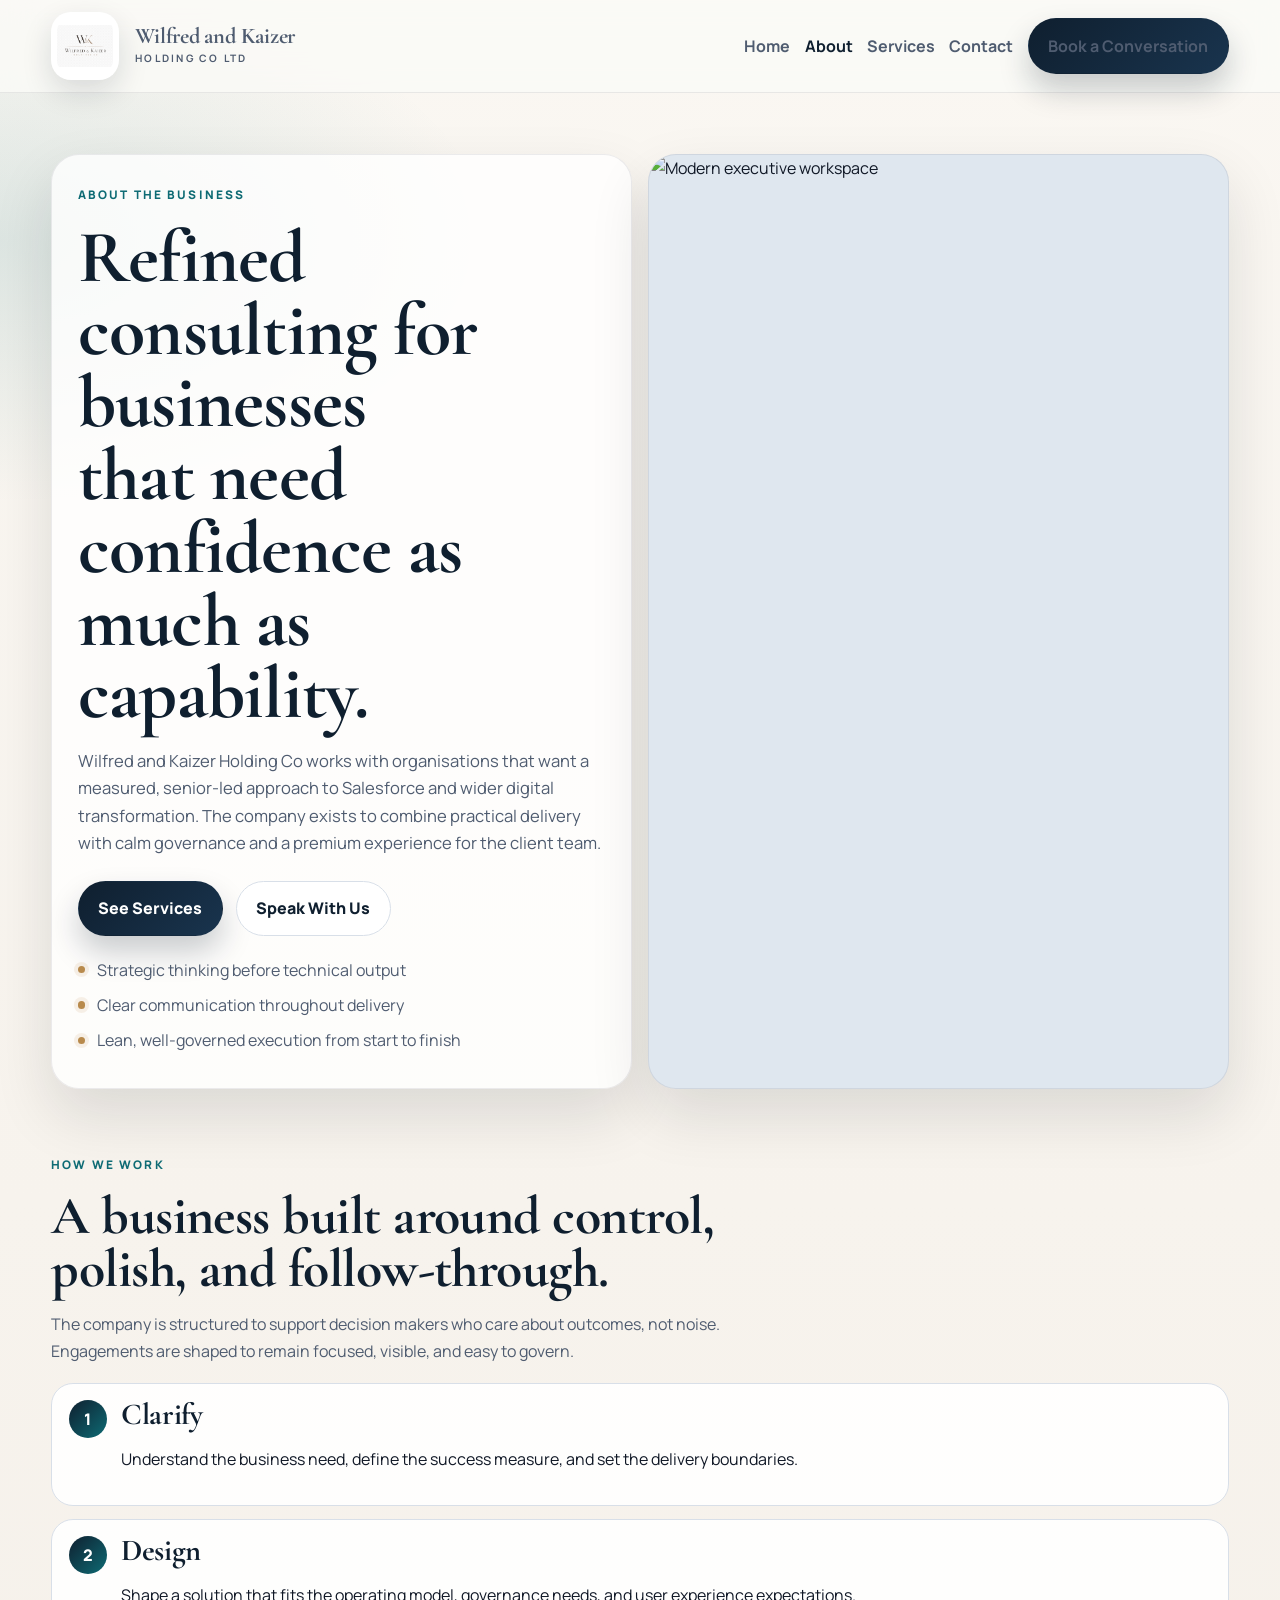
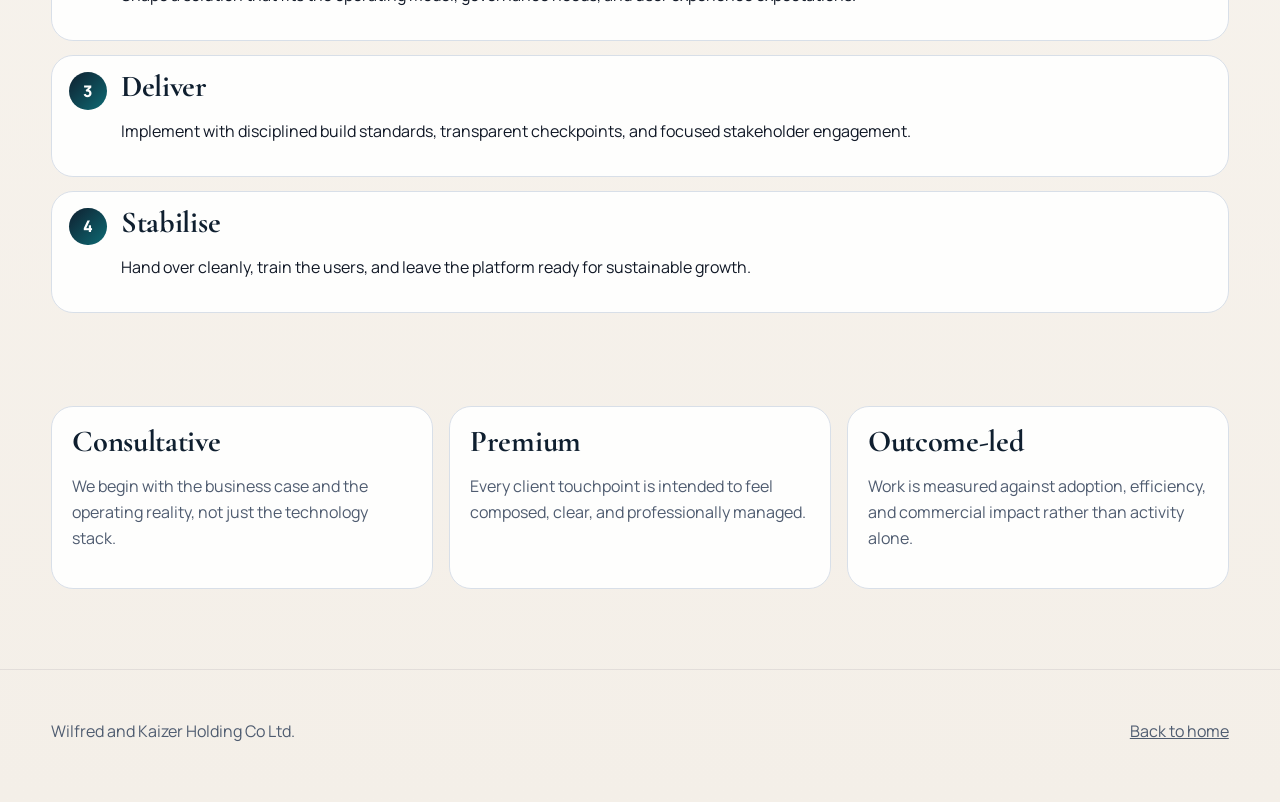
==== about.html @ 55726fe2 "Add about page for the company website" ====
<!DOCTYPE html>
<html lang="en-GB">
<head>
  <meta charset="UTF-8" />
  <meta name="viewport" content="width=device-width, initial-scale=1.0" />
  <title>About Wilfred and Kaizer Holding Co</title>
  <meta name="description" content="Learn about Wilfred and Kaizer Holding Co, a UK IT and Salesforce consultancy and ISV focused on strategic delivery and elegant execution." />
  <meta name="theme-color" content="#0f1f2f" />
  <link rel="canonical" href="https://wilfredandkaizer.co.uk/about.html" />
  <link rel="icon" type="image/png" href="assets/wk-logo.png" />
  <link rel="preconnect" href="https://fonts.googleapis.com" />
  <link rel="preconnect" href="https://fonts.gstatic.com" crossorigin />
  <link href="https://fonts.googleapis.com/css2?family=Cormorant+Garamond:wght@500;600;700&family=Manrope:wght@400;500;600;700;800&display=swap" rel="stylesheet" />
  <link rel="stylesheet" href="assets/site.css" />
</head>
<body>
  <header class="site-header">
    <div class="shell site-nav">
      <a class="brand" href="index.html">
        <img src="assets/wk-logo.png" alt="Wilfred and Kaizer logo" />
        <span class="brand-copy">
          <span class="brand-name">Wilfred and Kaizer</span>
          <span class="brand-tag">Holding Co Ltd</span>
        </span>
      </a>
      <nav>
        <button class="menu-button" type="button" data-menu-button aria-expanded="false" aria-controls="site-menu">Menu</button>
        <ul id="site-menu" data-menu-list>
          <li><a href="index.html">Home</a></li>
          <li><a href="about.html" aria-current="page">About</a></li>
          <li><a href="services.html">Services</a></li>
          <li><a href="contact.html">Contact</a></li>
          <li><a class="button button-primary" href="contact.html">Book a Conversation</a></li>
        </ul>
      </nav>
    </div>
  </header>

  <main>
    <section class="page-hero shell reveal">
      <div class="page-grid">
        <div class="page-copy">
          <span class="eyebrow">About the business</span>
          <h1>Refined consulting for businesses that need confidence as much as capability.</h1>
          <p>
            Wilfred and Kaizer Holding Co works with organisations that want a measured, senior-led approach to Salesforce
            and wider digital transformation. The company exists to combine practical delivery with calm governance and a
            premium experience for the client team.
          </p>
          <div class="page-actions">
            <a class="button button-primary" href="services.html">See Services</a>
            <a class="button button-secondary" href="contact.html">Speak With Us</a>
          </div>
          <ul class="value-list">
            <li>Strategic thinking before technical output</li>
            <li>Clear communication throughout delivery</li>
            <li>Lean, well-governed execution from start to finish</li>
          </ul>
        </div>
        <div class="feature-frame">
          <img src="https://technext.github.io/Asentus/HTML/assets/img/1920x1080/img1.jpg" alt="Modern executive workspace" />
        </div>
      </div>
    </section>

    <section class="section shell reveal">
      <div class="section-head">
        <span class="eyebrow">How we work</span>
        <h2 class="section-title">A business built around control, polish, and follow-through.</h2>
        <p class="section-copy">
          The company is structured to support decision makers who care about outcomes, not noise. Engagements are shaped to
          remain focused, visible, and easy to govern.
        </p>
      </div>
      <div class="timeline">
        <article class="timeline-item">
          <div class="step">1</div>
          <div>
            <h3>Clarify</h3>
            <p>Understand the business need, define the success measure, and set the delivery boundaries.</p>
          </div>
        </article>
        <article class="timeline-item">
          <div class="step">2</div>
          <div>
            <h3>Design</h3>
            <p>Shape a solution that fits the operating model, governance needs, and user experience expectations.</p>
          </div>
        </article>
        <article class="timeline-item">
          <div class="step">3</div>
          <div>
            <h3>Deliver</h3>
            <p>Implement with disciplined build standards, transparent checkpoints, and focused stakeholder engagement.</p>
          </div>
        </article>
        <article class="timeline-item">
          <div class="step">4</div>
          <div>
            <h3>Stabilise</h3>
            <p>Hand over cleanly, train the users, and leave the platform ready for sustainable growth.</p>
          </div>
        </article>
      </div>
    </section>

    <section class="section shell reveal">
      <div class="card-grid">
        <article class="card">
          <h3>Consultative</h3>
          <p>We begin with the business case and the operating reality, not just the technology stack.</p>
        </article>
        <article class="card">
          <h3>Premium</h3>
          <p>Every client touchpoint is intended to feel composed, clear, and professionally managed.</p>
        </article>
        <article class="card">
          <h3>Outcome-led</h3>
          <p>Work is measured against adoption, efficiency, and commercial impact rather than activity alone.</p>
        </article>
      </div>
    </section>
  </main>

  <footer class="footer">
    <div class="shell">
      <p>Wilfred and Kaizer Holding Co Ltd.</p>
      <p><a href="index.html">Back to home</a></p>
    </div>
  </footer>

  <script src="assets/site.js"></script>
</body>
</html>
---- assets/site.css ----
:root {
  --ink: #101826;
  --ink-soft: #4f5c70;
  --line: #d8dfe8;
  --paper: #f4efe8;
  --cream: #fbfaf7;
  --navy: #0f1f2f;
  --navy-soft: #19344e;
  --gold: #b88a4c;
  --gold-soft: #ecd9bd;
  --teal: #0e6b74;
  --shadow: 0 26px 60px rgba(14, 24, 37, 0.12);
  --radius: 28px;
  --container: min(1180px, 92vw);
}

* {
  box-sizing: border-box;
}

html {
  scroll-behavior: smooth;
}

body {
  margin: 0;
  font-family: "Manrope", sans-serif;
  color: var(--ink);
  line-height: 1.65;
  background:
    radial-gradient(900px 420px at 85% -10%, rgba(184, 138, 76, 0.2), transparent 58%),
    radial-gradient(900px 480px at 0% 10%, rgba(14, 107, 116, 0.12), transparent 55%),
    linear-gradient(180deg, #faf7f2 0%, var(--paper) 100%);
}

body::before {
  content: "";
  position: fixed;
  inset: 0;
  pointer-events: none;
  background-image: linear-gradient(rgba(255, 255, 255, 0.28) 1px, transparent 1px), linear-gradient(90deg, rgba(255, 255, 255, 0.18) 1px, transparent 1px);
  background-size: 84px 84px;
  mask-image: linear-gradient(180deg, rgba(0, 0, 0, 0.18), transparent 65%);
}

img {
  max-width: 100%;
  display: block;
}

a {
  color: inherit;
}

.shell {
  width: var(--container);
  margin: 0 auto;
}

.site-header {
  position: sticky;
  top: 0;
  z-index: 50;
  backdrop-filter: blur(18px);
  background: rgba(251, 250, 247, 0.82);
  border-bottom: 1px solid rgba(16, 24, 38, 0.08);
}

.site-nav {
  min-height: 92px;
  display: flex;
  align-items: center;
  justify-content: space-between;
  gap: 1rem;
}

.brand {
  display: inline-flex;
  align-items: center;
  gap: 1rem;
  text-decoration: none;
  color: var(--ink);
}

.brand img {
  width: 68px;
  height: 68px;
  object-fit: contain;
  border-radius: 20px;
  background: #fff;
  padding: 6px;
  box-shadow: 0 12px 30px rgba(13, 25, 41, 0.14);
}

.brand-copy {
  display: flex;
  flex-direction: column;
  gap: 0.14rem;
}

.brand-name {
  font-family: "Cormorant Garamond", serif;
  font-size: 1.4rem;
  line-height: 1;
  letter-spacing: -0.01em;
}

.brand-tag {
  text-transform: uppercase;
  letter-spacing: 0.22em;
  font-size: 0.64rem;
  color: var(--ink-soft);
}

.site-nav nav {
  display: flex;
  align-items: center;
  gap: 0.9rem;
}

.site-nav ul {
  display: flex;
  align-items: center;
  gap: 0.9rem;
  list-style: none;
  margin: 0;
  padding: 0;
}

.site-nav a {
  text-decoration: none;
  font-weight: 700;
  color: var(--ink-soft);
}

.site-nav a:hover,
.site-nav a[aria-current="page"] {
  color: var(--navy);
}

.button {
  display: inline-flex;
  align-items: center;
  justify-content: center;
  gap: 0.45rem;
  border-radius: 999px;
  padding: 0.84rem 1.22rem;
  border: 1px solid transparent;
  font-weight: 800;
  text-decoration: none;
  transition: transform 0.2s ease, box-shadow 0.2s ease, background 0.2s ease;
  white-space: nowrap;
  cursor: pointer;
}

.button:hover {
  transform: translateY(-2px);
}

.button-primary {
  background: linear-gradient(135deg, var(--navy) 0%, var(--navy-soft) 100%);
  color: #fff;
  box-shadow: 0 16px 30px rgba(15, 31, 47, 0.22);
}

.button-secondary {
  background: #fff;
  color: var(--navy);
  border-color: var(--line);
}

.menu-button {
  display: none;
  border: 1px solid var(--line);
  background: #fff;
  color: var(--navy);
  border-radius: 12px;
  padding: 0.65rem 0.85rem;
  font-weight: 800;
}

main {
  padding-bottom: 3rem;
}

.hero,
.page-hero,
.section {
  padding-top: 3.8rem;
}

.hero {
  padding-bottom: 2rem;
}

.hero-grid,
.page-grid,
.feature-grid,
.card-grid,
.split-grid {
  display: grid;
  gap: 1rem;
}

.hero-grid,
.page-grid,
.feature-grid,
.split-grid {
  grid-template-columns: repeat(2, minmax(0, 1fr));
}

.hero-copy,
.page-copy,
.surface,
.panel,
.info-card,
.contact-card,
.quote-card {
  background: rgba(255, 255, 255, 0.78);
  border: 1px solid rgba(16, 24, 38, 0.08);
  border-radius: var(--radius);
  box-shadow: var(--shadow);
}

.hero-copy,
.page-copy {
  padding: clamp(1.4rem, 2vw, 2rem);
}

.eyebrow {
  display: inline-flex;
  align-items: center;
  gap: 0.45rem;
  margin-bottom: 1rem;
  color: var(--teal);
  text-transform: uppercase;
  letter-spacing: 0.18em;
  font-size: 0.74rem;
  font-weight: 800;
}

.hero-brand {
  display: flex;
  align-items: center;
  gap: 1rem;
  margin-bottom: 1.25rem;
}

.hero-brand img {
  width: 122px;
  height: 122px;
  object-fit: contain;
  border-radius: 28px;
  background: #fff;
  padding: 10px;
  box-shadow: 0 18px 34px rgba(13, 25, 41, 0.16);
}

.hero-brand .brand-name {
  font-size: 1.7rem;
}

.hero-brand .brand-tag {
  letter-spacing: 0.24em;
}

h1,
h2,
h3,
h4 {
  font-family: "Cormorant Garamond", serif;
  line-height: 0.98;
  letter-spacing: -0.01em;
  margin: 0;
}

h1 {
  font-size: clamp(2.8rem, 5.8vw, 5.3rem);
  max-width: 12ch;
  color: var(--navy);
  margin-bottom: 1rem;
}

.section-title {
  font-size: clamp(2rem, 4.2vw, 3.4rem);
  color: var(--navy);
  margin-bottom: 0.45rem;
}

.section-copy,
.hero-copy p,
.page-copy p,
.panel p,
.info-card p,
.contact-card p,
.quote-card p,
.card p {
  color: var(--ink-soft);
}

.hero-copy p,
.page-copy p {
  font-size: 1.04rem;
  max-width: 62ch;
}

.hero-actions,
.page-actions {
  display: flex;
  flex-wrap: wrap;
  gap: 0.8rem;
  margin: 1.5rem 0 1.3rem;
}

.mini-stats,
.value-list,
.card-list,
.checklist,
.feature-list,
.process-list {
  list-style: none;
  margin: 0;
  padding: 0;
}

.mini-stats {
  display: grid;
  grid-template-columns: repeat(3, minmax(0, 1fr));
  gap: 0.8rem;
}

.stat,
.card,
.panel,
.info-card,
.contact-card,
.quote-card {
  padding: 1.25rem;
}

.stat {
  background: rgba(255, 255, 255, 0.9);
  border: 1px solid var(--line);
  border-radius: 20px;
}

.stat strong {
  display: block;
  font-size: 1.35rem;
  color: var(--navy);
  margin-bottom: 0.15rem;
}

.stat span {
  font-size: 0.88rem;
  color: var(--ink-soft);
}

.hero-visual,
.page-visual {
  border-radius: var(--radius);
  overflow: hidden;
  min-height: 100%;
  box-shadow: var(--shadow);
  border: 1px solid rgba(16, 24, 38, 0.08);
  background:
    linear-gradient(180deg, rgba(15, 31, 47, 0.96) 0%, rgba(25, 52, 78, 0.92) 100%);
}

.hero-visual {
  padding: clamp(1.4rem, 2vw, 2rem);
  color: #eef4fa;
  display: flex;
  flex-direction: column;
  justify-content: space-between;
  gap: 1.25rem;
}

.hero-visual h2,
.page-visual h2 {
  font-size: clamp(2.1rem, 4vw, 3.5rem);
  margin-bottom: 0.35rem;
}

.hero-visual p,
.page-visual p {
  color: #d5dfeb;
}

.hero-visual .visual-badge {
  display: inline-flex;
  align-items: center;
  width: fit-content;
  border-radius: 999px;
  border: 1px solid rgba(255, 255, 255, 0.18);
  padding: 0.44rem 0.8rem;
  color: #f5e8cf;
  font-weight: 800;
  letter-spacing: 0.04em;
  background: rgba(255, 255, 255, 0.08);
}

.hero-visual .rules,
.page-visual .rules {
  display: grid;
  gap: 0.75rem;
}

.rule,
.timeline-item,
.card,
.panel {
  border-radius: 22px;
  border: 1px solid var(--line);
  background: rgba(255, 255, 255, 0.9);
}

.rule {
  padding: 0.95rem 1rem;
}

.rule strong {
  display: block;
  color: var(--navy);
  margin-bottom: 0.2rem;
}

.rule span {
  color: var(--ink-soft);
  font-size: 0.93rem;
}

.section {
  padding-bottom: 2rem;
}

.section-head {
  max-width: 70ch;
  margin-bottom: 1.2rem;
}

.card-grid {
  grid-template-columns: repeat(3, minmax(0, 1fr));
}

.card h3,
.panel h3,
.info-card h3,
.contact-card h3,
.quote-card h3,
.timeline-item h3 {
  font-size: 1.9rem;
  color: var(--navy);
  margin-bottom: 0.35rem;
}

.card .button,
.info-card .button,
.contact-card .button,
.quote-card .button {
  margin-top: 0.9rem;
}

.card-list li,
.checklist li,
.feature-list li,
.process-list li,
.value-list li {
  position: relative;
  padding-left: 1.2rem;
  color: var(--ink-soft);
  margin-bottom: 0.55rem;
}

.card-list li::before,
.checklist li::before,
.feature-list li::before,
.process-list li::before,
.value-list li::before {
  content: "";
  position: absolute;
  left: 0;
  top: 0.6rem;
  width: 0.45rem;
  height: 0.45rem;
  border-radius: 999px;
  background: var(--gold);
  box-shadow: 0 0 0 4px rgba(184, 138, 76, 0.12);
}

.info-grid {
  display: grid;
  grid-template-columns: repeat(2, minmax(0, 1fr));
  gap: 1rem;
}

.feature-frame {
  overflow: hidden;
  border-radius: var(--radius);
  min-height: 420px;
  box-shadow: var(--shadow);
  border: 1px solid rgba(16, 24, 38, 0.08);
  background: #dfe7ef;
}

.feature-frame img {
  width: 100%;
  height: 100%;
  object-fit: cover;
}

.timeline {
  display: grid;
  gap: 0.85rem;
}

.timeline-item {
  display: grid;
  grid-template-columns: auto 1fr;
  gap: 0.9rem;
  padding: 1rem 1.05rem;
  align-items: start;
}

.step {
  width: 2.35rem;
  height: 2.35rem;
  border-radius: 999px;
  display: grid;
  place-items: center;
  font-weight: 800;
  color: #fff;
  background: linear-gradient(135deg, var(--navy) 0%, var(--teal) 100%);
}

.contact-grid {
  display: grid;
  grid-template-columns: 1.1fr 0.9fr;
  gap: 1rem;
}

.contact-card,
.quote-card {
  background: rgba(255, 255, 255, 0.9);
}

.quote-card {
  background: linear-gradient(135deg, rgba(15, 31, 47, 0.95), rgba(15, 107, 116, 0.92));
  color: #f2f6fb;
  border-color: rgba(255, 255, 255, 0.12);
}

.quote-card h3,
.quote-card p {
  color: inherit;
}

.footer {
  padding: 2rem 0 2.6rem;
  color: var(--ink-soft);
  border-top: 1px solid rgba(16, 24, 38, 0.08);
}

.footer .shell {
  display: flex;
  align-items: center;
  justify-content: space-between;
  gap: 1rem;
  flex-wrap: wrap;
}

.reveal {
  opacity: 0;
  transform: translateY(18px);
  transition: opacity 0.55s ease, transform 0.55s ease;
}

.reveal.is-visible {
  opacity: 1;
  transform: translateY(0);
}

@media (max-width: 980px) {
  .hero-grid,
  .page-grid,
  .feature-grid,
  .split-grid,
  .contact-grid,
  .info-grid,
  .card-grid,
  .mini-stats {
    grid-template-columns: 1fr;
  }

  .hero-brand img {
    width: 104px;
    height: 104px;
  }

  .site-nav {
    position: relative;
  }

  .menu-button {
    display: inline-flex;
  }

  .site-nav nav ul {
    position: absolute;
    top: 100%;
    right: 0;
    width: min(320px, 90vw);
    flex-direction: column;
    align-items: stretch;
    background: rgba(255, 255, 255, 0.98);
    border: 1px solid var(--line);
    border-radius: 18px;
    box-shadow: var(--shadow);
    padding: 0.9rem;
    display: none;
  }

  .site-nav nav ul.is-open {
    display: flex;
  }

  .site-nav nav {
    gap: 0.55rem;
  }
}

@media (max-width: 640px) {
  .brand img {
    width: 58px;
    height: 58px;
  }

  .brand-name {
    font-size: 1.2rem;
  }

  .hero,
  .page-hero,
  .section {
    padding-top: 2.6rem;
  }
}
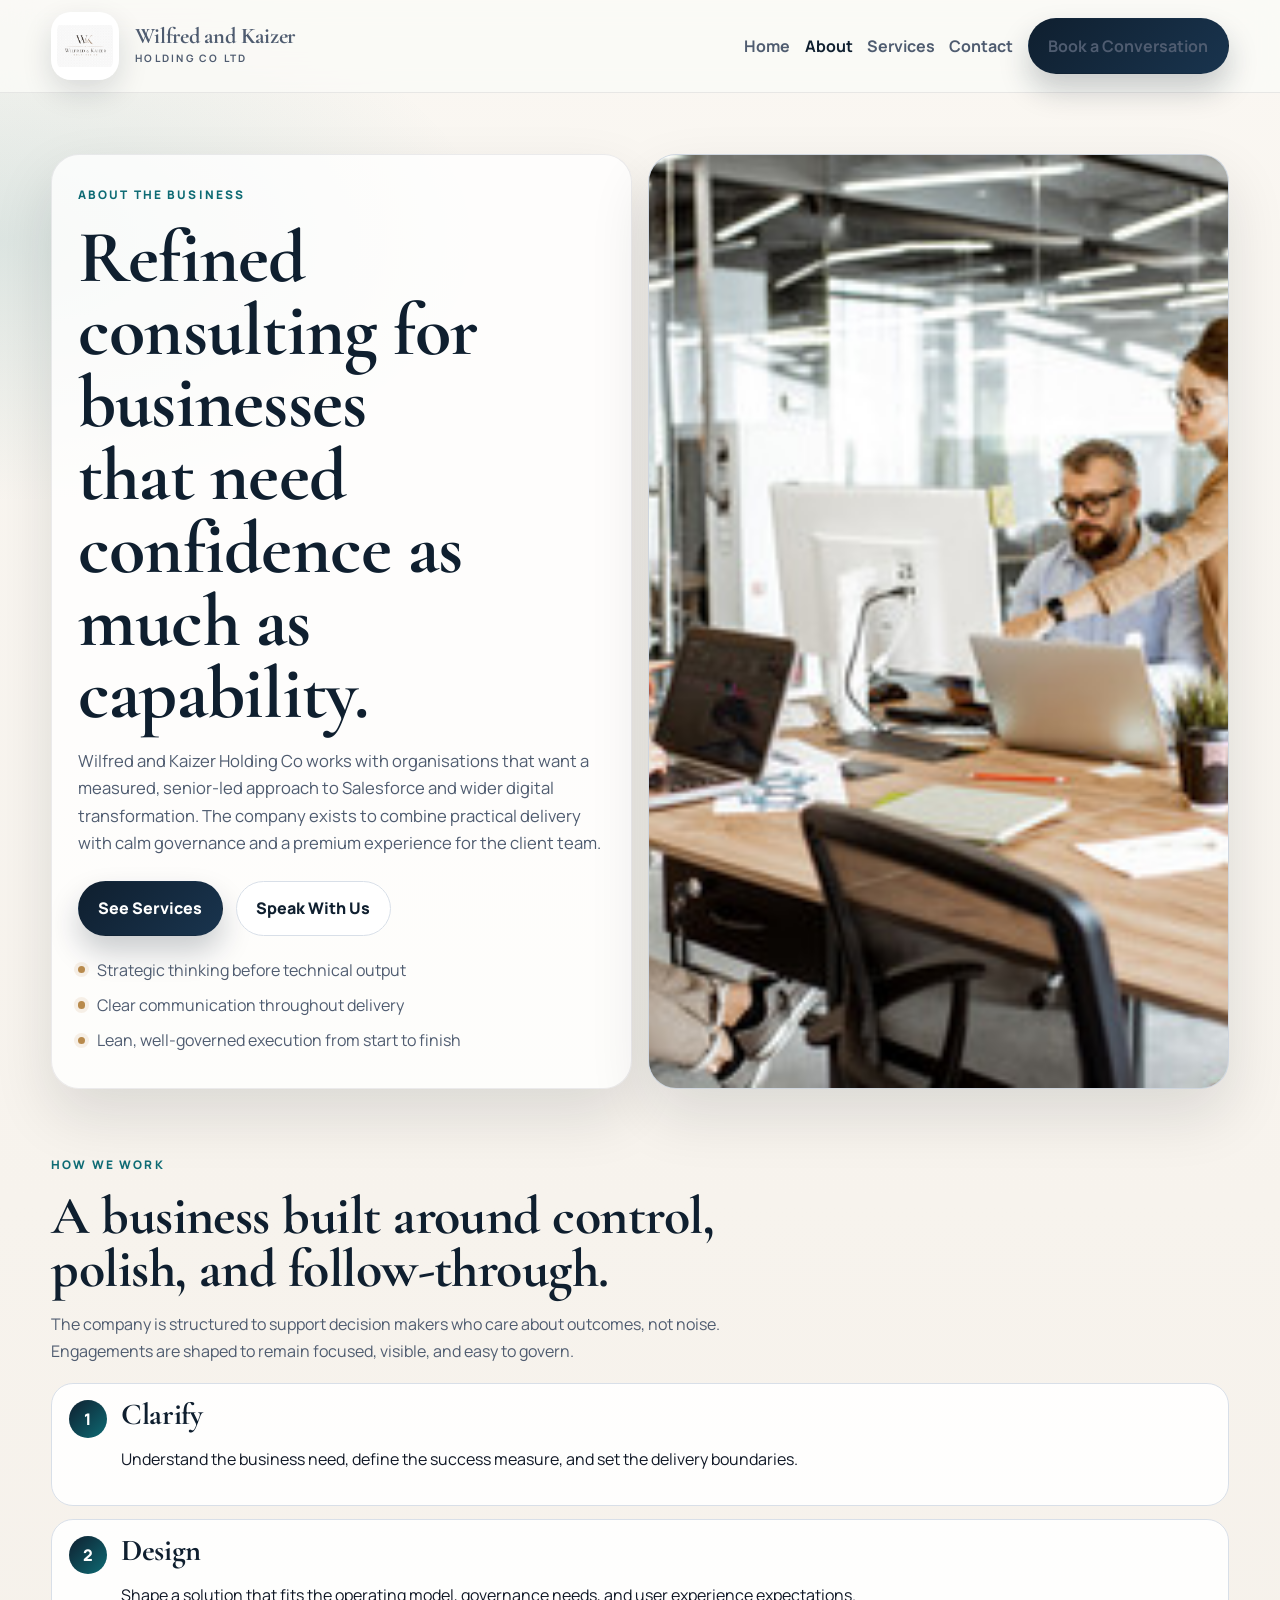
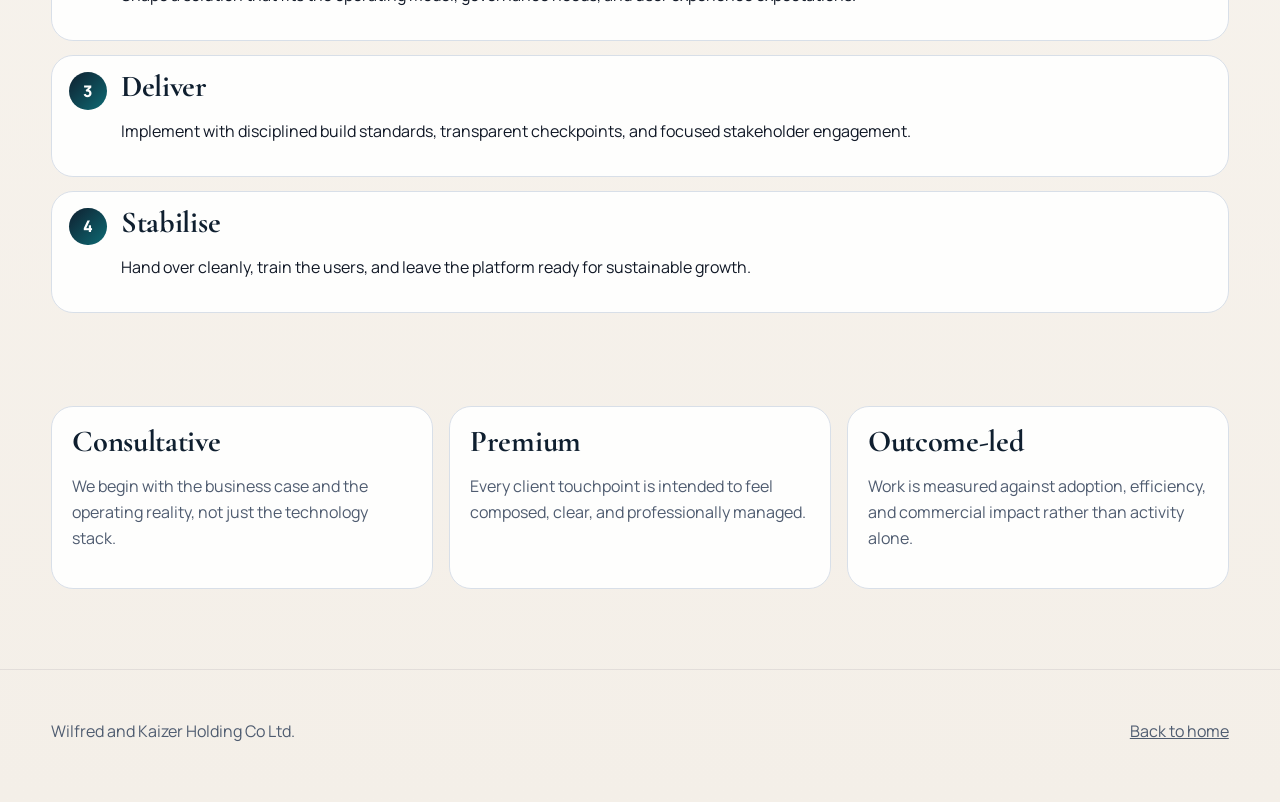
==== commit 48980975: "Use local website images" ====
--- a/about.html
+++ b/about.html
@@ -58,7 +58,7 @@
           </ul>
         </div>
         <div class="feature-frame">
-          <img src="https://technext.github.io/Asentus/HTML/assets/img/1920x1080/img1.jpg" alt="Modern executive workspace" />
+          <img src="assets/images/about-team.jpg" alt="Modern executive workspace" />
         </div>
       </div>
     </section>
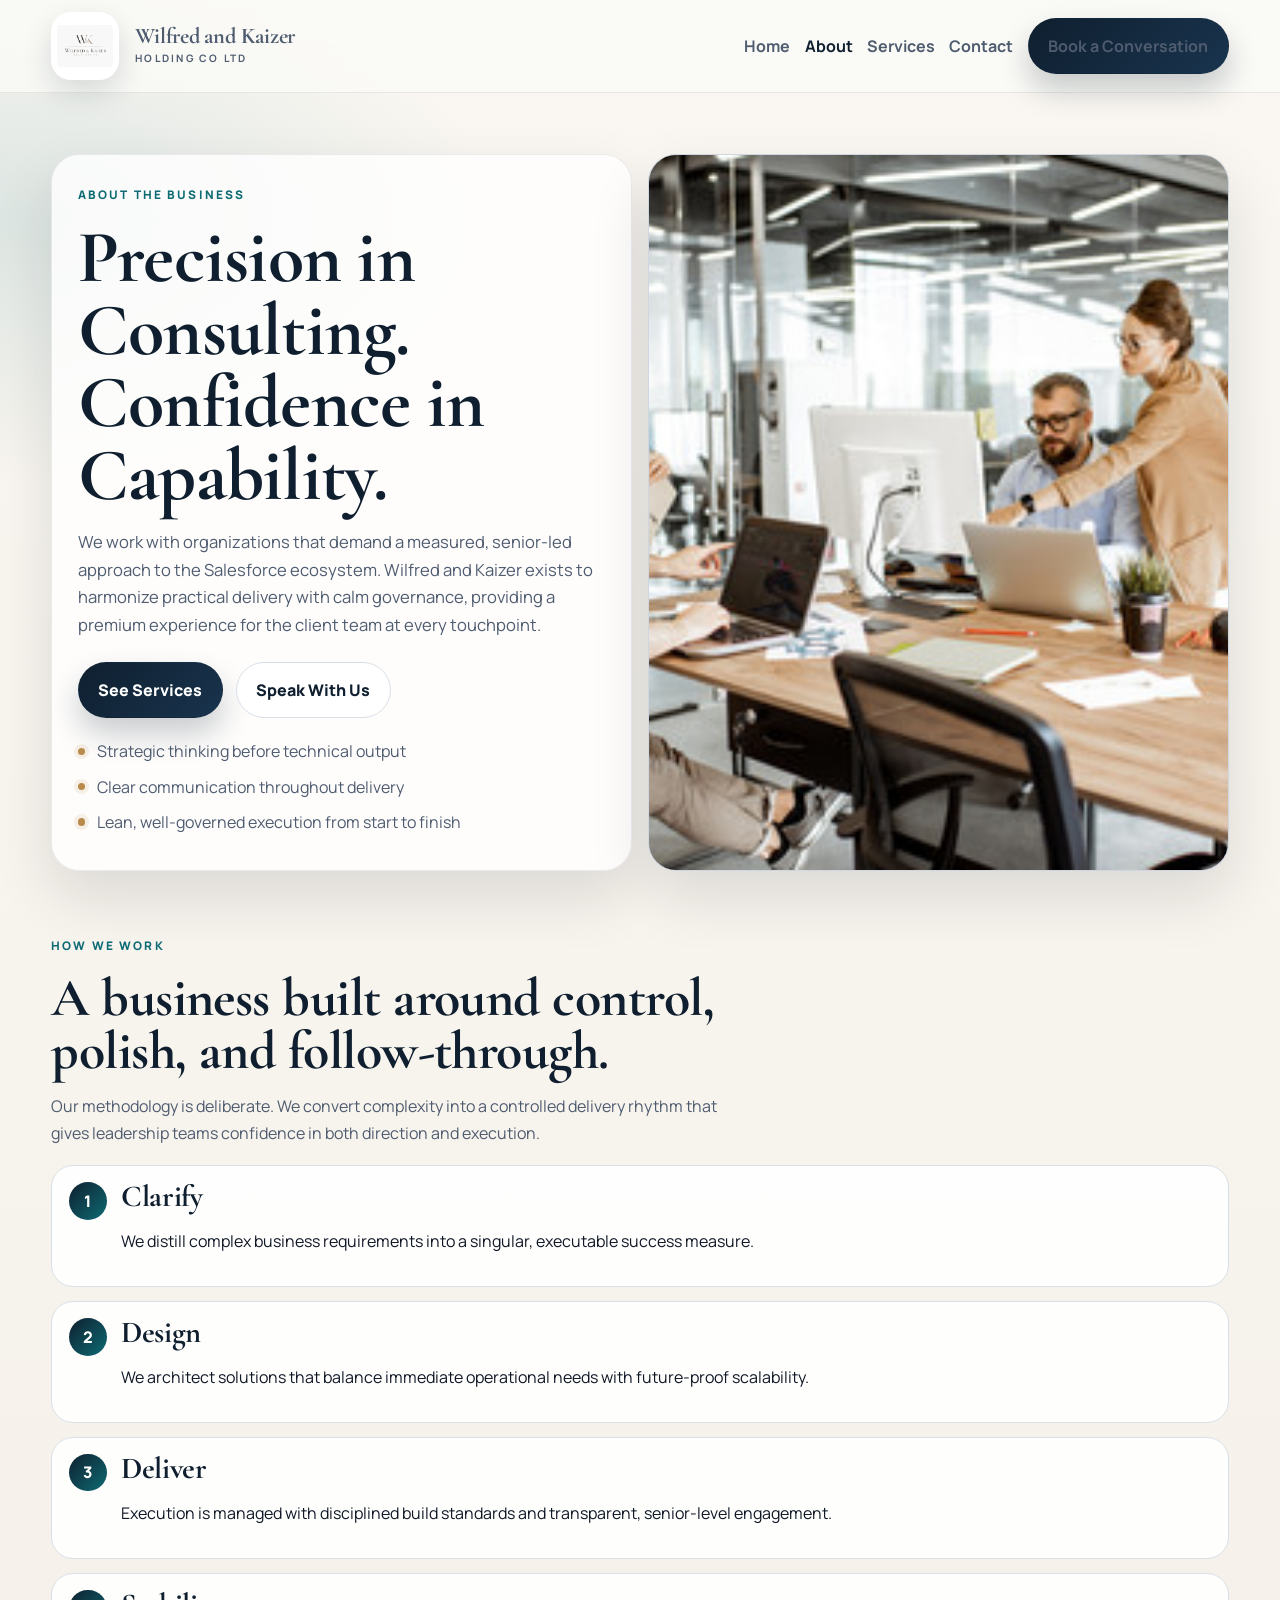
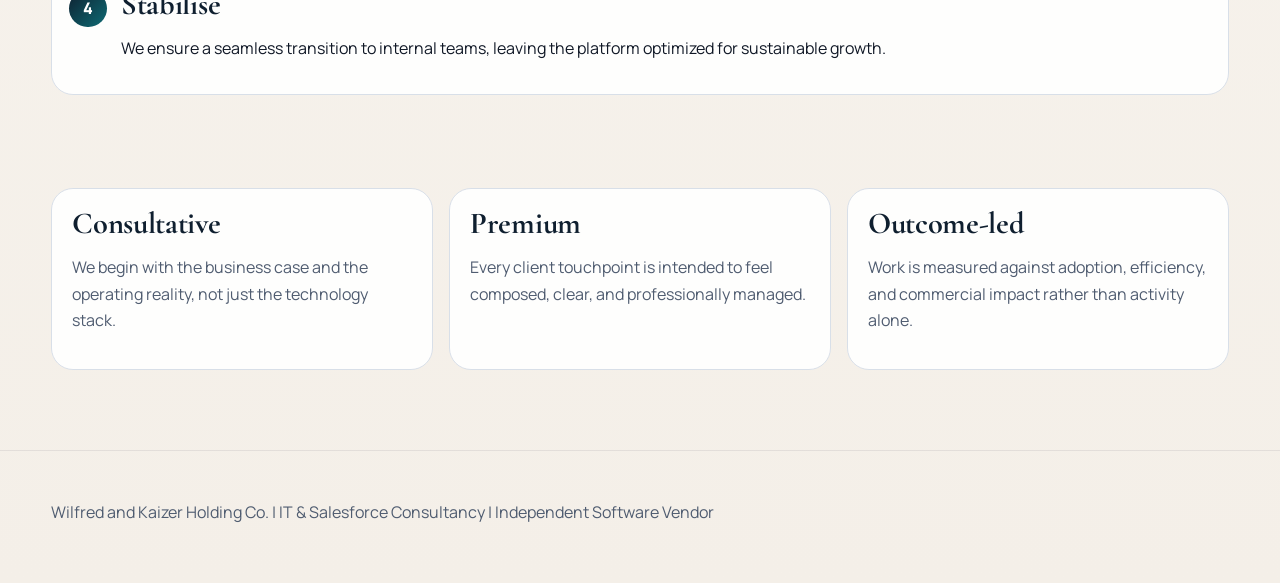
==== commit d12c7d0d: "Refine page copy for premium consultancy and ISV positioning" ====
--- a/about.html
+++ b/about.html
@@ -41,11 +41,11 @@
       <div class="page-grid">
         <div class="page-copy">
           <span class="eyebrow">About the business</span>
-          <h1>Refined consulting for businesses that need confidence as much as capability.</h1>
+          <h1>Precision in Consulting. Confidence in Capability.</h1>
           <p>
-            Wilfred and Kaizer Holding Co works with organisations that want a measured, senior-led approach to Salesforce
-            and wider digital transformation. The company exists to combine practical delivery with calm governance and a
-            premium experience for the client team.
+            We work with organizations that demand a measured, senior-led approach to the Salesforce ecosystem. Wilfred and
+            Kaizer exists to harmonize practical delivery with calm governance, providing a premium experience for the client
+            team at every touchpoint.
           </p>
           <div class="page-actions">
             <a class="button button-primary" href="services.html">See Services</a>
@@ -68,8 +68,8 @@
         <span class="eyebrow">How we work</span>
         <h2 class="section-title">A business built around control, polish, and follow-through.</h2>
         <p class="section-copy">
-          The company is structured to support decision makers who care about outcomes, not noise. Engagements are shaped to
-          remain focused, visible, and easy to govern.
+          Our methodology is deliberate. We convert complexity into a controlled delivery rhythm that gives leadership teams
+          confidence in both direction and execution.
         </p>
       </div>
       <div class="timeline">
@@ -77,28 +77,28 @@
           <div class="step">1</div>
           <div>
             <h3>Clarify</h3>
-            <p>Understand the business need, define the success measure, and set the delivery boundaries.</p>
+            <p>We distill complex business requirements into a singular, executable success measure.</p>
           </div>
         </article>
         <article class="timeline-item">
           <div class="step">2</div>
           <div>
             <h3>Design</h3>
-            <p>Shape a solution that fits the operating model, governance needs, and user experience expectations.</p>
+            <p>We architect solutions that balance immediate operational needs with future-proof scalability.</p>
           </div>
         </article>
         <article class="timeline-item">
           <div class="step">3</div>
           <div>
             <h3>Deliver</h3>
-            <p>Implement with disciplined build standards, transparent checkpoints, and focused stakeholder engagement.</p>
+            <p>Execution is managed with disciplined build standards and transparent, senior-level engagement.</p>
           </div>
         </article>
         <article class="timeline-item">
           <div class="step">4</div>
           <div>
             <h3>Stabilise</h3>
-            <p>Hand over cleanly, train the users, and leave the platform ready for sustainable growth.</p>
+            <p>We ensure a seamless transition to internal teams, leaving the platform optimized for sustainable growth.</p>
           </div>
         </article>
       </div>
@@ -124,8 +124,7 @@
 
   <footer class="footer">
     <div class="shell">
-      <p>Wilfred and Kaizer Holding Co Ltd.</p>
-      <p><a href="index.html">Back to home</a></p>
+      <p>Wilfred and Kaizer Holding Co. | IT &amp; Salesforce Consultancy | Independent Software Vendor</p>
     </div>
   </footer>
 
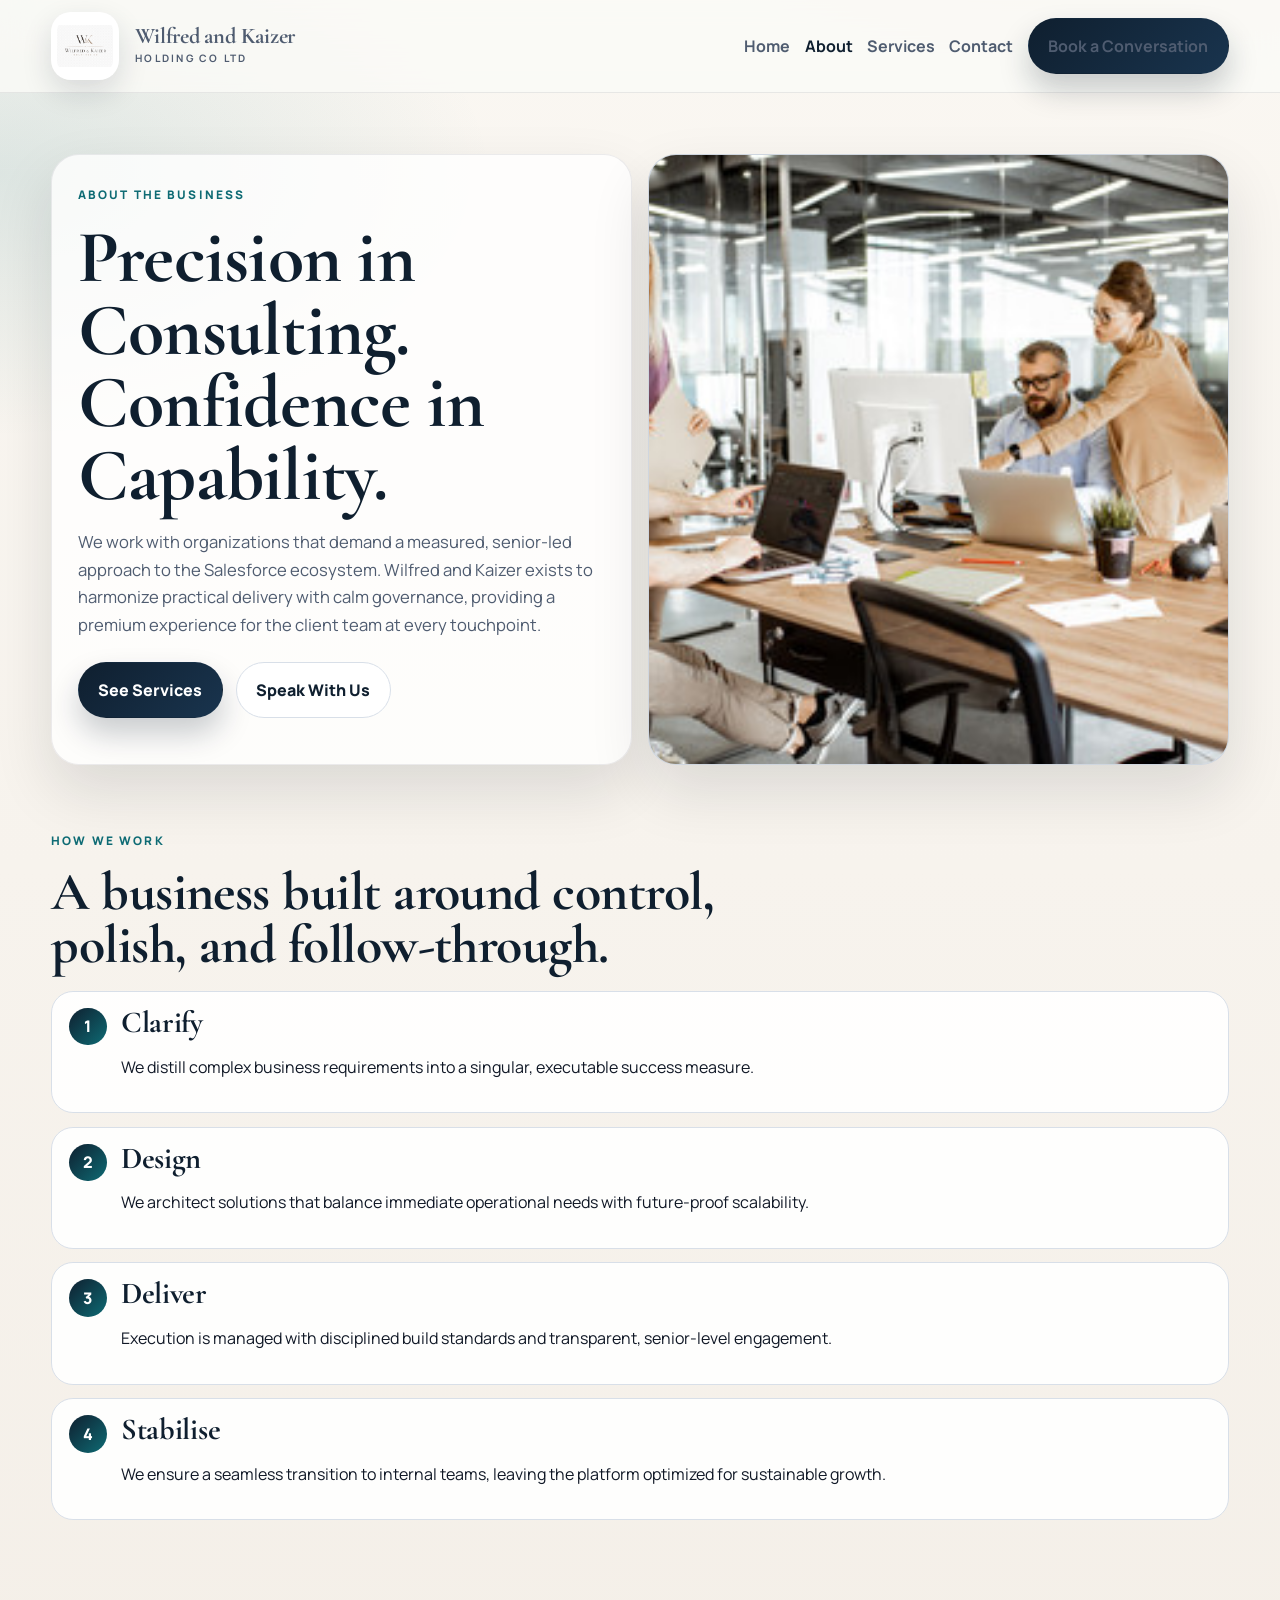
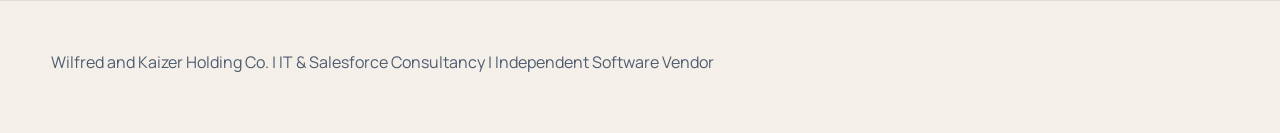
==== commit 72b2e43c: "Resolve PR conflicts by rebasing copy alignment onto main" ====
--- a/about.html
+++ b/about.html
@@ -51,11 +51,6 @@
             <a class="button button-primary" href="services.html">See Services</a>
             <a class="button button-secondary" href="contact.html">Speak With Us</a>
           </div>
-          <ul class="value-list">
-            <li>Strategic thinking before technical output</li>
-            <li>Clear communication throughout delivery</li>
-            <li>Lean, well-governed execution from start to finish</li>
-          </ul>
         </div>
         <div class="feature-frame">
           <img src="assets/images/about-team.jpg" alt="Modern executive workspace" />
@@ -67,10 +62,6 @@
       <div class="section-head">
         <span class="eyebrow">How we work</span>
         <h2 class="section-title">A business built around control, polish, and follow-through.</h2>
-        <p class="section-copy">
-          Our methodology is deliberate. We convert complexity into a controlled delivery rhythm that gives leadership teams
-          confidence in both direction and execution.
-        </p>
       </div>
       <div class="timeline">
         <article class="timeline-item">
@@ -104,22 +95,6 @@
       </div>
     </section>
 
-    <section class="section shell reveal">
-      <div class="card-grid">
-        <article class="card">
-          <h3>Consultative</h3>
-          <p>We begin with the business case and the operating reality, not just the technology stack.</p>
-        </article>
-        <article class="card">
-          <h3>Premium</h3>
-          <p>Every client touchpoint is intended to feel composed, clear, and professionally managed.</p>
-        </article>
-        <article class="card">
-          <h3>Outcome-led</h3>
-          <p>Work is measured against adoption, efficiency, and commercial impact rather than activity alone.</p>
-        </article>
-      </div>
-    </section>
   </main>
 
   <footer class="footer">
